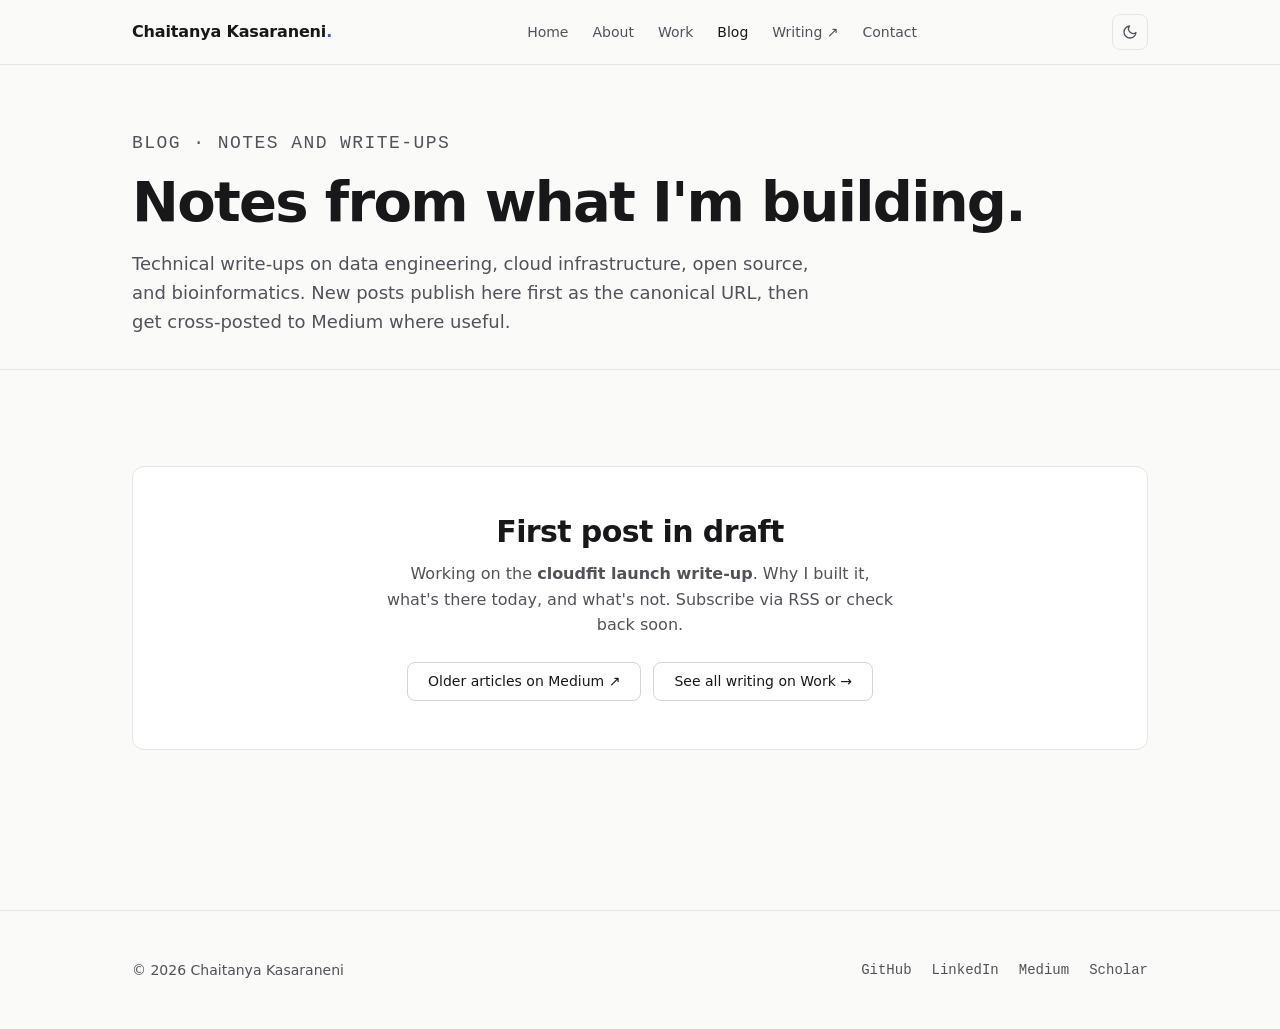
==== blog/index.html @ 961aa312 "feat: stand up /blog/ with index and nav links across pages" ====
<!doctype html>
<html lang="en">
<head>
  <meta charset="utf-8">
  <meta name="viewport" content="width=device-width, initial-scale=1">
  <title>Blog | Chaitanya Kasaraneni</title>
  <meta name="description" content="Technical write-ups on data engineering, cloud infrastructure, open source, and bioinformatics by Chaitanya Kasaraneni. Based in Chicago.">
  <link rel="canonical" href="https://ckasaraneni.com/blog/">
  <link rel="shortcut icon" href="/img/ck.png">

  <meta property="og:type" content="website">
  <meta property="og:title" content="Blog | Chaitanya Kasaraneni">
  <meta property="og:description" content="Technical write-ups on data engineering, cloud infrastructure, open source, and bioinformatics.">
  <meta property="og:url" content="https://ckasaraneni.com/blog/">
  <meta property="og:image" content="https://ckasaraneni.com/img/kck-square.jpg">

  <script>
    (function () {
      try {
        var t = localStorage.getItem('theme');
        if (t === 'light' || t === 'dark') document.documentElement.setAttribute('data-theme', t);
      } catch (e) {}
    })();
  </script>

  <link rel="stylesheet" href="/styles/styles.css">
</head>
<body>
  <a class="skip-link" href="#main">Skip to content</a>

  <header class="site-header">
    <div class="container nav">
      <a class="brand" href="/">Chaitanya Kasaraneni<span class="dot">.</span></a>
      <nav aria-label="Primary">
        <ul class="nav-links">
          <li><a href="/">Home</a></li>
          <li><a href="/about.html">About</a></li>
          <li><a href="/portfolio.html">Work</a></li>
          <li><a href="/blog/" aria-current="page">Blog</a></li>
          <li class="optional"><a href="https://chaitanya-kasaraneni.medium.com" target="_blank" rel="noopener">Writing ↗</a></li>
          <li><a href="/contact.html">Contact</a></li>
        </ul>
      </nav>
      <button class="theme-toggle" type="button" aria-label="Toggle color theme">
        <svg class="icon-moon" viewBox="0 0 24 24" fill="none" stroke="currentColor" stroke-width="2" stroke-linecap="round" stroke-linejoin="round" aria-hidden="true"><path d="M21 12.79A9 9 0 1 1 11.21 3 7 7 0 0 0 21 12.79z"/></svg>
        <svg class="icon-sun" viewBox="0 0 24 24" fill="none" stroke="currentColor" stroke-width="2" stroke-linecap="round" stroke-linejoin="round" aria-hidden="true"><circle cx="12" cy="12" r="4"/><path d="M12 2v2M12 20v2M4.93 4.93l1.41 1.41M17.66 17.66l1.41 1.41M2 12h2M20 12h2M4.93 19.07l1.41-1.41M17.66 6.34l1.41-1.41"/></svg>
      </button>
    </div>
  </header>

  <main id="main">
    <section class="page-header">
      <div class="container">
        <p class="kicker">Blog · Notes and write-ups</p>
        <h1>Notes from what I'm building.</h1>
        <p>Technical write-ups on data engineering, cloud infrastructure, open source, and bioinformatics. New posts publish here first as the canonical URL, then get cross-posted to Medium where useful.</p>
      </div>
    </section>

    <section>
      <div class="container">
        <ul class="work-list">
          <!-- Posts will be added here as <li class="work-item"> entries -->
        </ul>

        <div class="cta-card" style="margin-top: 2rem;">
          <h2>First post in draft</h2>
          <p>Working on the <strong>cloudfit launch write-up</strong>. Why I built it, what's there today, and what's not. Subscribe via RSS or check back soon.</p>
          <div class="btn-row">
            <a class="btn btn-secondary" href="https://chaitanya-kasaraneni.medium.com" target="_blank" rel="noopener">Older articles on Medium ↗</a>
            <a class="btn btn-secondary" href="/portfolio.html">See all writing on Work →</a>
          </div>
        </div>
      </div>
    </section>
  </main>

  <footer class="site-footer">
    <div class="container footer-row">
      <span>&copy; <span id="year"></span> Chaitanya Kasaraneni</span>
      <ul class="social-links">
        <li><a href="https://github.com/chaitanyakasaraneni" target="_blank" rel="noopener">GitHub</a></li>
        <li><a href="https://www.linkedin.com/in/chaitanyakasaraneni/" target="_blank" rel="noopener">LinkedIn</a></li>
        <li><a href="https://chaitanya-kasaraneni.medium.com" target="_blank" rel="noopener">Medium</a></li>
        <li><a href="https://scholar.google.com/citations?user=Y2S8D2UAAAAJ&hl=en" target="_blank" rel="noopener">Scholar</a></li>
      </ul>
    </div>
  </footer>

  <script>document.getElementById('year').textContent = new Date().getFullYear();</script>
  <script src="/styles/theme.js"></script>
</body>
</html>
---- styles/styles.css ----
/* =========================================================
   Chaitanya Kasaraneni - site styles
   Single-file design system. No framework, no jQuery.
   ========================================================= */

:root {
  color-scheme: light dark;

  --font-sans: ui-sans-serif, system-ui, -apple-system, BlinkMacSystemFont,
    "Segoe UI", Roboto, "Helvetica Neue", Arial, sans-serif;
  --font-mono: ui-monospace, SFMono-Regular, "SF Mono", Menlo, Consolas,
    "Liberation Mono", monospace;

  /* Light theme tokens */
  --bg: #fafaf9;
  --surface: #ffffff;
  --fg: #18181b;
  --fg-muted: #52525b;
  --fg-subtle: #71717a;
  --border: #e7e5e4;
  --border-strong: #d4d4d8;
  --accent: #2563eb;
  --accent-fg: #ffffff;
  --accent-hover: #1d4ed8;
  --code-bg: #f4f4f5;

  /* Spacing scale */
  --space-1: 0.25rem;
  --space-2: 0.5rem;
  --space-3: 0.75rem;
  --space-4: 1rem;
  --space-5: 1.25rem;
  --space-6: 1.5rem;
  --space-8: 2rem;
  --space-10: 2.5rem;
  --space-12: 3rem;
  --space-16: 4rem;
  --space-20: 5rem;
  --space-24: 6rem;
  --space-32: 8rem;

  /* Type scale */
  --text-xs: 0.75rem;
  --text-sm: 0.875rem;
  --text-base: 1rem;
  --text-lg: 1.125rem;
  --text-xl: 1.25rem;
  --text-2xl: clamp(1.5rem, 2.5vw, 1.875rem);
  --text-3xl: clamp(1.875rem, 3.5vw, 2.5rem);
  --text-4xl: clamp(2.25rem, 5vw, 3.5rem);

  /* Widths */
  --width-prose: 680px;
  --width-wide: 1080px;

  /* Radii */
  --radius-sm: 0.25rem;
  --radius: 0.5rem;
  --radius-lg: 0.75rem;

  /* Transitions */
  --t: 150ms ease;
}

[data-theme="dark"] {
  --bg: #0a0a0a;
  --surface: #111113;
  --fg: #fafafa;
  --fg-muted: #a1a1aa;
  --fg-subtle: #71717a;
  --border: #27272a;
  --border-strong: #3f3f46;
  --accent: #60a5fa;
  --accent-fg: #0a0a0a;
  --accent-hover: #93c5fd;
  --code-bg: #18181b;
}

@media (prefers-color-scheme: dark) {
  :root:not([data-theme="light"]) {
    --bg: #0a0a0a;
    --surface: #111113;
    --fg: #fafafa;
    --fg-muted: #a1a1aa;
    --fg-subtle: #71717a;
    --border: #27272a;
    --border-strong: #3f3f46;
    --accent: #60a5fa;
    --accent-fg: #0a0a0a;
    --accent-hover: #93c5fd;
    --code-bg: #18181b;
  }
}

/* =========================================================
   Reset + base
   ========================================================= */
*, *::before, *::after { box-sizing: border-box; }

html {
  -webkit-text-size-adjust: 100%;
  scroll-behavior: smooth;
}

body {
  margin: 0;
  font-family: var(--font-sans);
  font-size: var(--text-base);
  line-height: 1.6;
  color: var(--fg);
  background: var(--bg);
  -webkit-font-smoothing: antialiased;
  text-rendering: optimizeLegibility;
}

img, picture, video, svg { display: block; max-width: 100%; height: auto; }

a {
  color: var(--accent);
  text-decoration: none;
  transition: color var(--t);
}
a:hover { color: var(--accent-hover); }

h1, h2, h3, h4 {
  margin: 0 0 var(--space-4);
  letter-spacing: -0.02em;
  line-height: 1.15;
  font-weight: 600;
  color: var(--fg);
}
h1 { font-size: var(--text-4xl); letter-spacing: -0.03em; }
h2 { font-size: var(--text-3xl); }
h3 { font-size: var(--text-2xl); }
h4 { font-size: var(--text-xl); }

p { margin: 0 0 var(--space-4); color: var(--fg-muted); }

::selection { background: var(--accent); color: var(--accent-fg); }

/* =========================================================
   Layout primitives
   ========================================================= */
.container {
  max-width: var(--width-wide);
  margin: 0 auto;
  padding: 0 var(--space-6);
}
@media (min-width: 768px) {
  .container { padding: 0 var(--space-8); }
}

.prose { max-width: var(--width-prose); margin: 0 auto; }

.kicker {
  display: inline-block;
  font-family: var(--font-mono);
  font-size: var(--text-xs);
  letter-spacing: 0.08em;
  text-transform: uppercase;
  color: var(--fg-subtle);
  margin: 0 0 var(--space-4);
}

/* Skip link */
.skip-link {
  position: absolute;
  left: -9999px;
}
.skip-link:focus {
  position: fixed;
  top: var(--space-2);
  left: var(--space-2);
  background: var(--fg);
  color: var(--bg);
  padding: var(--space-2) var(--space-4);
  border-radius: var(--radius);
  z-index: 100;
}

/* =========================================================
   Header / nav
   ========================================================= */
.site-header {
  position: sticky;
  top: 0;
  z-index: 50;
  backdrop-filter: saturate(180%) blur(12px);
  -webkit-backdrop-filter: saturate(180%) blur(12px);
  background: color-mix(in oklab, var(--bg) 80%, transparent);
  border-bottom: 1px solid var(--border);
}

.nav {
  display: flex;
  align-items: center;
  justify-content: space-between;
  gap: var(--space-4);
  height: 64px;
}

.brand {
  font-weight: 600;
  font-size: var(--text-base);
  color: var(--fg);
  letter-spacing: -0.01em;
}
.brand:hover { color: var(--accent); }
.brand .dot { color: var(--accent); }

.nav-links {
  display: flex;
  gap: var(--space-6);
  list-style: none;
  margin: 0;
  padding: 0;
  align-items: center;
}
.nav-links a {
  color: var(--fg-muted);
  font-size: var(--text-sm);
  font-weight: 500;
}
.nav-links a:hover,
.nav-links a[aria-current="page"] { color: var(--fg); }

.theme-toggle {
  border: 1px solid var(--border);
  background: transparent;
  color: var(--fg-muted);
  width: 36px; height: 36px;
  border-radius: var(--radius);
  cursor: pointer;
  display: inline-flex;
  align-items: center;
  justify-content: center;
  transition: border-color var(--t), color var(--t);
  padding: 0;
}
.theme-toggle:hover { border-color: var(--border-strong); color: var(--fg); }
.theme-toggle svg { width: 16px; height: 16px; }
.theme-toggle .icon-sun { display: none; }
.theme-toggle .icon-moon { display: block; }
[data-theme="dark"] .theme-toggle .icon-sun { display: block; }
[data-theme="dark"] .theme-toggle .icon-moon { display: none; }
@media (prefers-color-scheme: dark) {
  :root:not([data-theme="light"]) .theme-toggle .icon-sun { display: block; }
  :root:not([data-theme="light"]) .theme-toggle .icon-moon { display: none; }
}

@media (max-width: 640px) {
  .nav-links { gap: var(--space-4); }
  .nav-links li.optional { display: none; }
}

/* =========================================================
   Buttons / CTAs
   ========================================================= */
.btn {
  display: inline-flex;
  align-items: center;
  gap: var(--space-2);
  padding: 0.625rem 1.25rem;
  border-radius: var(--radius);
  font-weight: 500;
  font-size: var(--text-sm);
  border: 1px solid transparent;
  cursor: pointer;
  transition: background var(--t), border-color var(--t), color var(--t), transform var(--t);
  font-family: inherit;
  line-height: 1.2;
}
.btn:hover { transform: translateY(-1px); }

.btn-primary {
  background: var(--fg);
  color: var(--bg);
  border-color: var(--fg);
}
.btn-primary:hover {
  background: var(--accent);
  border-color: var(--accent);
  color: var(--accent-fg);
}

.btn-secondary {
  background: transparent;
  color: var(--fg);
  border-color: var(--border-strong);
}
.btn-secondary:hover { border-color: var(--fg); color: var(--fg); }

.btn-row {
  display: flex;
  gap: var(--space-3);
  flex-wrap: wrap;
}

.arrow-link {
  display: inline-flex;
  align-items: center;
  gap: var(--space-2);
  color: var(--fg);
  font-weight: 500;
  font-size: var(--text-sm);
  border-bottom: 1px solid var(--border-strong);
  padding-bottom: 2px;
}
.arrow-link::after { content: "→"; transition: transform var(--t); }
.arrow-link:hover { color: var(--accent); border-bottom-color: var(--accent); }
.arrow-link:hover::after { transform: translateX(3px); }

/* =========================================================
   Hero
   ========================================================= */
.hero {
  padding: var(--space-20) 0 var(--space-12);
}
.hero-grid {
  display: grid;
  grid-template-columns: 1fr;
  gap: var(--space-12);
  align-items: center;
}
@media (min-width: 900px) {
  .hero-grid { grid-template-columns: 1.5fr 1fr; gap: var(--space-16); }
}
.hero h1 { margin-bottom: var(--space-6); }
.hero-lead {
  font-size: var(--text-lg);
  color: var(--fg-muted);
  max-width: 56ch;
  margin-bottom: var(--space-8);
}
.hero-img {
  border-radius: var(--radius-lg);
  border: 1px solid var(--border);
  aspect-ratio: 4 / 5;
  object-fit: cover;
  width: 100%;
  background: var(--surface);
}

/* meta strip below hero */
.meta-row {
  display: flex;
  flex-wrap: wrap;
  gap: var(--space-3) var(--space-8);
  font-family: var(--font-mono);
  font-size: var(--text-sm);
  color: var(--fg-muted);
  padding: var(--space-4) 0;
  border-top: 1px solid var(--border);
  border-bottom: 1px solid var(--border);
  margin-top: var(--space-8);
}
.meta-row strong { color: var(--fg); font-weight: 600; margin-right: var(--space-2); }

/* =========================================================
   Sections
   ========================================================= */
section { padding: var(--space-16) 0; }

.section-head {
  display: flex;
  align-items: baseline;
  justify-content: space-between;
  gap: var(--space-4);
  margin-bottom: var(--space-10);
  padding-bottom: var(--space-4);
  border-bottom: 1px solid var(--border);
  flex-wrap: wrap;
}
.section-head h2 {
  margin: 0;
  font-size: var(--text-2xl);
}
.section-head .kicker { margin: 0 0 var(--space-2); }
.section-head .section-link {
  font-family: var(--font-mono);
  font-size: var(--text-xs);
  color: var(--fg-muted);
  text-transform: uppercase;
  letter-spacing: 0.05em;
}
.section-head .section-link:hover { color: var(--accent); }

/* =========================================================
   Work / publications list
   ========================================================= */
.work-list {
  list-style: none;
  margin: 0;
  padding: 0;
}
.work-item {
  display: grid;
  grid-template-columns: 80px 1fr 24px;
  gap: var(--space-6);
  align-items: start;
  padding: var(--space-6) 0;
  border-bottom: 1px solid var(--border);
}
.work-item:last-child { border-bottom: 0; }
.work-year {
  font-family: var(--font-mono);
  font-size: var(--text-sm);
  color: var(--fg-subtle);
  padding-top: 0.125rem;
}
.work-title {
  margin: 0 0 var(--space-2);
  font-size: var(--text-lg);
  font-weight: 600;
  line-height: 1.35;
}
.work-title a { color: var(--fg); }
.work-title a:hover { color: var(--accent); }
.work-desc {
  margin: 0 0 var(--space-3);
  color: var(--fg-muted);
  font-size: var(--text-sm);
}
.work-tags {
  display: flex;
  gap: var(--space-2);
  flex-wrap: wrap;
}
.work-tag {
  font-family: var(--font-mono);
  font-size: 0.6875rem;
  color: var(--fg-subtle);
  padding: 0.125rem 0.5rem;
  border: 1px solid var(--border);
  border-radius: var(--radius-sm);
}
.work-arrow {
  color: var(--fg-subtle);
  font-family: var(--font-mono);
  align-self: center;
  transition: transform var(--t), color var(--t);
}
.work-item:hover .work-arrow { color: var(--accent); transform: translateX(4px); }

.work-title code {
  font-family: var(--font-mono);
  font-size: 0.94em;
  letter-spacing: -0.01em;
}

a.work-tag {
  color: var(--fg-muted);
  display: inline-flex;
  align-items: center;
  gap: 0.2rem;
}
a.work-tag:hover {
  border-color: var(--accent);
  color: var(--accent);
}

/* Primary action tag (live demo, docs, etc) — filled accent for visibility */
a.work-tag.work-tag-cta {
  background: var(--accent);
  border-color: var(--accent);
  color: var(--accent-fg);
  font-weight: 600;
}
a.work-tag.work-tag-cta:hover {
  background: var(--accent-hover);
  border-color: var(--accent-hover);
  color: var(--accent-fg);
}

.install-cmd {
  font-family: var(--font-mono);
  font-size: 0.8125rem;
  background: var(--code-bg);
  padding: 0.5rem 0.75rem;
  border-radius: var(--radius-sm);
  color: var(--fg);
  display: inline-block;
  margin: 0 0 var(--space-3);
  border: 1px solid var(--border);
  white-space: nowrap;
  max-width: 100%;
  overflow-x: auto;
}
.install-cmd .prompt {
  color: var(--fg-subtle);
  margin-right: 0.5rem;
  user-select: none;
}

@media (max-width: 640px) {
  .work-item {
    grid-template-columns: 1fr;
    gap: var(--space-2);
  }
  .work-arrow { display: none; }
}

/* =========================================================
   Timeline (about)
   ========================================================= */
.timeline {
  list-style: none;
  margin: 0;
  padding: 0;
}
.timeline-item {
  display: grid;
  grid-template-columns: 160px 1fr;
  gap: var(--space-6);
  padding: var(--space-5) 0;
  border-bottom: 1px solid var(--border);
}
.timeline-item:last-child { border-bottom: 0; }
.timeline-when {
  font-family: var(--font-mono);
  font-size: var(--text-xs);
  color: var(--fg-subtle);
  padding-top: 0.25rem;
  letter-spacing: 0.02em;
}
.timeline-role {
  font-weight: 600;
  font-size: var(--text-base);
  margin: 0 0 var(--space-1);
  color: var(--fg);
}
.timeline-org {
  font-size: var(--text-sm);
  color: var(--fg-muted);
  margin: 0;
}
.timeline-org a { color: var(--fg-muted); border-bottom: 1px solid var(--border-strong); }
.timeline-org a:hover { color: var(--accent); border-bottom-color: var(--accent); }

@media (max-width: 640px) {
  .timeline-item { grid-template-columns: 1fr; gap: var(--space-2); }
}

/* =========================================================
   Tag grid (interests/expertise)
   ========================================================= */
.tag-grid {
  display: flex;
  flex-wrap: wrap;
  gap: var(--space-2);
}
.tag {
  font-family: var(--font-mono);
  font-size: var(--text-xs);
  color: var(--fg-muted);
  padding: var(--space-2) var(--space-3);
  border: 1px solid var(--border);
  border-radius: var(--radius);
  transition: border-color var(--t), color var(--t);
}
.tag:hover { border-color: var(--border-strong); color: var(--fg); }

/* =========================================================
   CTA card (page closer)
   ========================================================= */
.cta-card {
  border: 1px solid var(--border);
  border-radius: var(--radius-lg);
  padding: var(--space-12) var(--space-8);
  text-align: center;
  background: var(--surface);
}
.cta-card h2 { margin-bottom: var(--space-3); font-size: var(--text-2xl); }
.cta-card p {
  margin: 0 auto var(--space-6);
  max-width: 50ch;
}
.cta-card .btn-row { justify-content: center; }

/* =========================================================
   Page header
   ========================================================= */
.page-header {
  padding: var(--space-16) 0 var(--space-8);
  border-bottom: 1px solid var(--border);
}
.page-header .kicker { margin-bottom: var(--space-3); }
.page-header h1 { margin-bottom: var(--space-4); }
.page-header p {
  font-size: var(--text-lg);
  color: var(--fg-muted);
  max-width: 60ch;
  margin: 0;
}

/* =========================================================
   About layout
   ========================================================= */
.about-grid {
  display: grid;
  grid-template-columns: 1fr;
  gap: var(--space-8);
  align-items: start;
}
@media (min-width: 768px) {
  .about-grid { grid-template-columns: 220px 1fr; gap: var(--space-12); }
}
.about-photo {
  border-radius: var(--radius-lg);
  border: 1px solid var(--border);
  aspect-ratio: 1;
  object-fit: cover;
  width: 100%;
  max-width: 220px;
}
.about-bio p { color: var(--fg); line-height: 1.7; }
.about-bio p + p { margin-top: var(--space-4); }

/* =========================================================
   Forms
   ========================================================= */
.form {
  display: grid;
  gap: var(--space-5);
}
.form-row {
  display: grid;
  gap: var(--space-5);
}
@media (min-width: 640px) {
  .form-row { grid-template-columns: 1fr 1fr; }
}
.form label {
  display: block;
  font-family: var(--font-mono);
  font-size: var(--text-xs);
  color: var(--fg-muted);
  margin-bottom: var(--space-2);
  text-transform: uppercase;
  letter-spacing: 0.05em;
}
.form input,
.form textarea {
  width: 100%;
  background: var(--surface);
  border: 1px solid var(--border);
  border-radius: var(--radius);
  padding: 0.75rem 1rem;
  font-family: inherit;
  font-size: var(--text-base);
  color: var(--fg);
  transition: border-color var(--t);
}
.form input:focus,
.form textarea:focus {
  outline: 2px solid var(--accent);
  outline-offset: -1px;
  border-color: var(--accent);
}
.form textarea { min-height: 160px; resize: vertical; }
.form .actions { display: flex; gap: var(--space-3); align-items: center; }

.contact-grid {
  display: grid;
  gap: var(--space-12);
  grid-template-columns: 1fr;
  margin-top: var(--space-8);
}
@media (min-width: 900px) {
  .contact-grid { grid-template-columns: 280px 1fr; }
}
.contact-info dt {
  font-family: var(--font-mono);
  font-size: var(--text-xs);
  color: var(--fg-subtle);
  text-transform: uppercase;
  letter-spacing: 0.05em;
  margin-bottom: var(--space-1);
}
.contact-info dd {
  margin: 0 0 var(--space-5);
  font-size: var(--text-sm);
  color: var(--fg);
}
.contact-info dd a { color: var(--fg); border-bottom: 1px solid var(--border-strong); }
.contact-info dd a:hover { color: var(--accent); border-bottom-color: var(--accent); }

/* =========================================================
   Footer
   ========================================================= */
.site-footer {
  border-top: 1px solid var(--border);
  padding: var(--space-12) 0;
  margin-top: var(--space-24);
}
.footer-row {
  display: flex;
  justify-content: space-between;
  align-items: center;
  flex-wrap: wrap;
  gap: var(--space-4);
  font-size: var(--text-sm);
  color: var(--fg-muted);
}
.footer-row a { color: var(--fg-muted); }
.footer-row a:hover { color: var(--fg); }
.social-links {
  display: flex;
  gap: var(--space-5);
  font-family: var(--font-mono);
  font-size: var(--text-sm);
  list-style: none;
  margin: 0;
  padding: 0;
}

/* =========================================================
   Utilities
   ========================================================= */
.muted { color: var(--fg-muted); }
.mono { font-family: var(--font-mono); }
.no-list { list-style: none; padding: 0; margin: 0; }

/* Reduce motion */
@media (prefers-reduced-motion: reduce) {
  * {
    animation-duration: 0.01ms !important;
    transition-duration: 0.01ms !important;
    scroll-behavior: auto !important;
  }
}
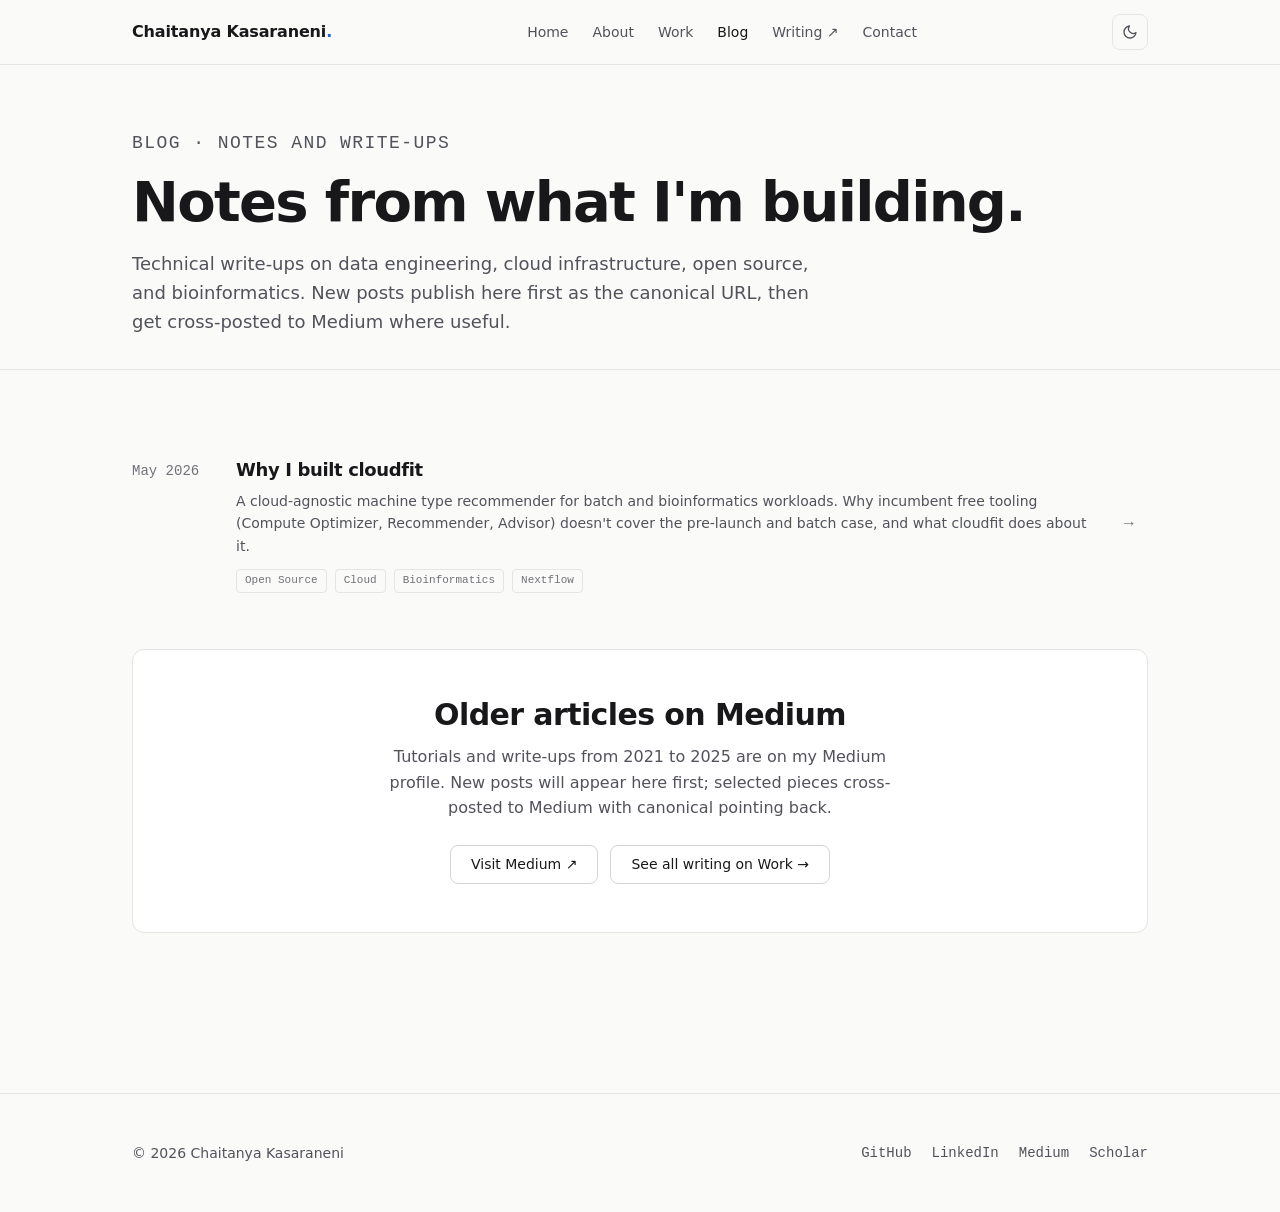
==== commit 0d21be98: "feat: launch blog with first post (why I built cloudfit)" ====
--- a/blog/index.html
+++ b/blog/index.html
@@ -60,14 +60,29 @@
     <section>
       <div class="container">
         <ul class="work-list">
-          <!-- Posts will be added here as <li class="work-item"> entries -->
+          <li class="work-item">
+            <div class="work-year">May 2026</div>
+            <div>
+              <h3 class="work-title">
+                <a href="/blog/why-i-built-cloudfit.html">Why I built cloudfit</a>
+              </h3>
+              <p class="work-desc">A cloud-agnostic machine type recommender for batch and bioinformatics workloads. Why incumbent free tooling (Compute Optimizer, Recommender, Advisor) doesn't cover the pre-launch and batch case, and what cloudfit does about it.</p>
+              <div class="work-tags">
+                <span class="work-tag">Open Source</span>
+                <span class="work-tag">Cloud</span>
+                <span class="work-tag">Bioinformatics</span>
+                <span class="work-tag">Nextflow</span>
+              </div>
+            </div>
+            <div class="work-arrow" aria-hidden="true">→</div>
+          </li>
         </ul>
 
         <div class="cta-card" style="margin-top: 2rem;">
-          <h2>First post in draft</h2>
-          <p>Working on the <strong>cloudfit launch write-up</strong>. Why I built it, what's there today, and what's not. Subscribe via RSS or check back soon.</p>
+          <h2>Older articles on Medium</h2>
+          <p>Tutorials and write-ups from 2021 to 2025 are on my Medium profile. New posts will appear here first; selected pieces cross-posted to Medium with canonical pointing back.</p>
           <div class="btn-row">
-            <a class="btn btn-secondary" href="https://chaitanya-kasaraneni.medium.com" target="_blank" rel="noopener">Older articles on Medium ↗</a>
+            <a class="btn btn-secondary" href="https://chaitanya-kasaraneni.medium.com" target="_blank" rel="noopener">Visit Medium ↗</a>
             <a class="btn btn-secondary" href="/portfolio.html">See all writing on Work →</a>
           </div>
         </div>
--- a/styles/styles.css
+++ b/styles/styles.css
@@ -152,6 +152,85 @@
 
 .prose { max-width: var(--width-prose); margin: 0 auto; }
 
+/* =========================================================
+   Article / blog post content
+   ========================================================= */
+.article-content {
+  max-width: var(--width-prose);
+  margin: 0 auto;
+}
+.article-content p {
+  color: var(--fg);
+  line-height: 1.75;
+  margin: 0 0 var(--space-5);
+}
+.article-content h2 {
+  font-size: var(--text-2xl);
+  margin: var(--space-10) 0 var(--space-4);
+}
+.article-content h3 {
+  font-size: var(--text-xl);
+  margin: var(--space-8) 0 var(--space-3);
+}
+.article-content ul,
+.article-content ol {
+  margin: 0 0 var(--space-5);
+  padding-left: var(--space-6);
+}
+.article-content li {
+  color: var(--fg);
+  line-height: 1.7;
+  margin: var(--space-2) 0;
+}
+.article-content strong {
+  color: var(--fg);
+  font-weight: 600;
+}
+.article-content a {
+  color: var(--accent);
+  text-decoration: underline;
+  text-decoration-thickness: 1px;
+  text-underline-offset: 2px;
+}
+.article-content a:hover {
+  color: var(--accent-hover);
+}
+.article-content :not(pre) > code {
+  font-family: var(--font-mono);
+  font-size: 0.9em;
+  background: var(--code-bg);
+  padding: 0.1rem 0.35rem;
+  border-radius: var(--radius-sm);
+  color: var(--fg);
+}
+.article-content pre {
+  background: var(--code-bg);
+  border: 1px solid var(--border);
+  border-radius: var(--radius-md);
+  padding: var(--space-4) var(--space-5);
+  overflow-x: auto;
+  margin: 0 0 var(--space-5);
+}
+.article-content pre code {
+  font-family: var(--font-mono);
+  font-size: 0.85rem;
+  line-height: 1.7;
+  background: none;
+  padding: 0;
+  color: var(--fg);
+}
+.article-meta {
+  display: flex;
+  gap: var(--space-4);
+  flex-wrap: wrap;
+  color: var(--fg-subtle);
+  font-family: var(--font-mono);
+  font-size: var(--text-xs);
+  margin-top: var(--space-4);
+  padding-top: var(--space-4);
+  border-top: 1px solid var(--border);
+}
+
 .kicker {
   display: inline-block;
   font-family: var(--font-mono);
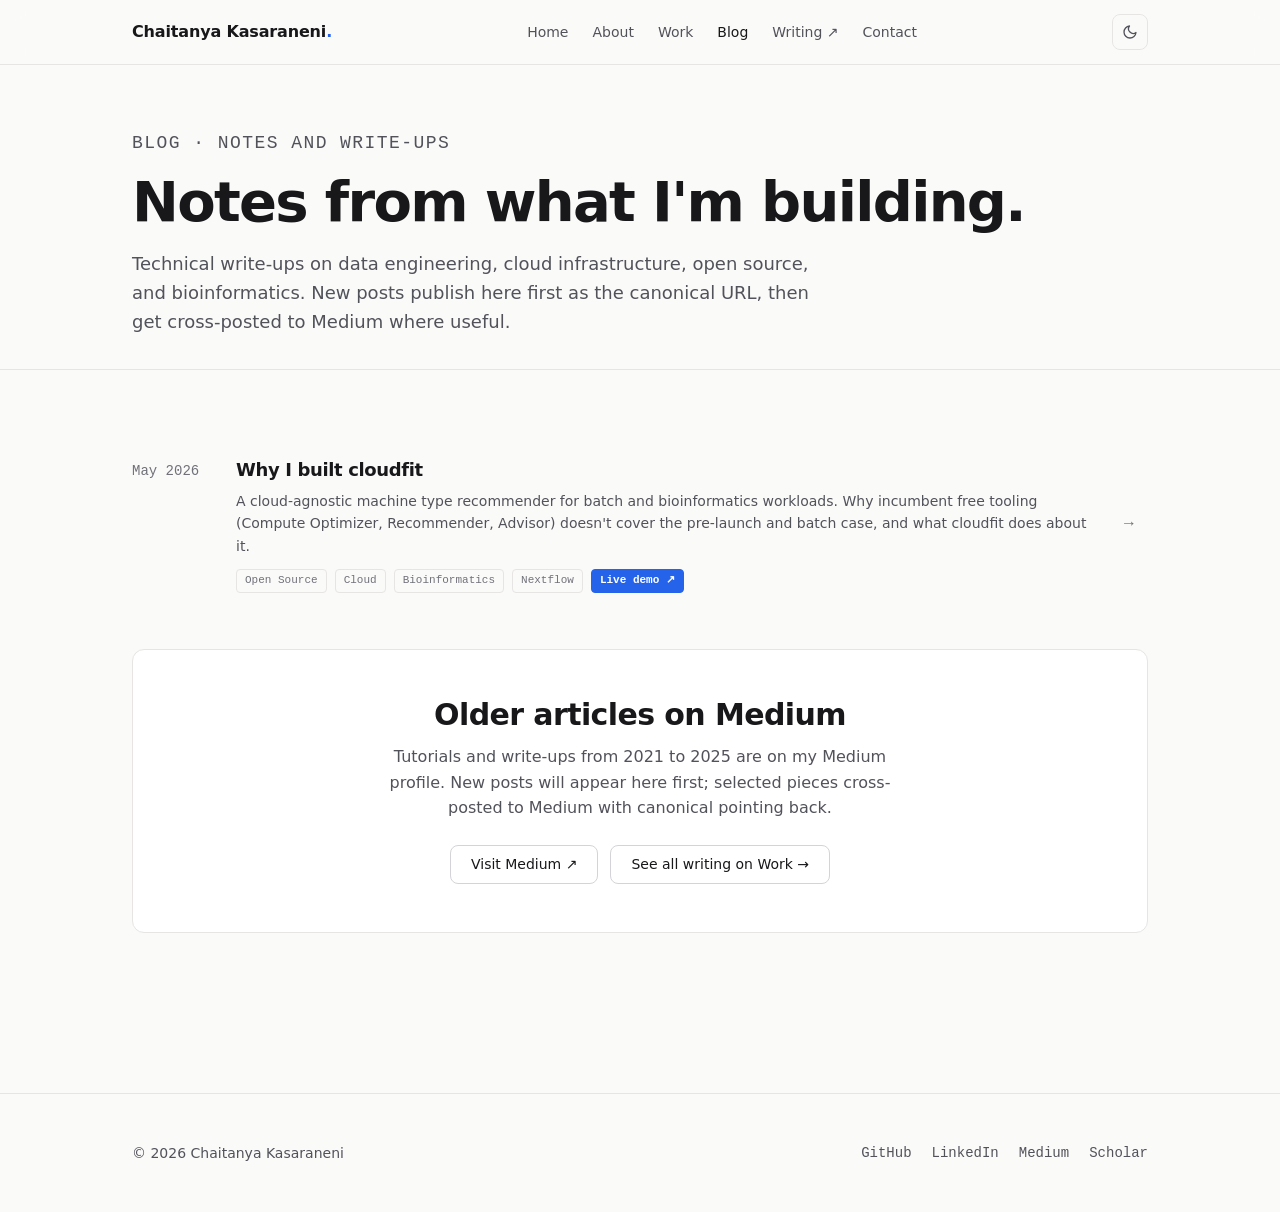
==== commit d85628e0: "minor updates" ====
--- a/blog/index.html
+++ b/blog/index.html
@@ -72,6 +72,7 @@
                 <span class="work-tag">Cloud</span>
                 <span class="work-tag">Bioinformatics</span>
                 <span class="work-tag">Nextflow</span>
+                <a class="work-tag work-tag-cta" href="https://chaitanyakasaraneni-cloudfit-api.hf.space/docs" target="_blank" rel="noopener">Live demo ↗</a>
               </div>
             </div>
             <div class="work-arrow" aria-hidden="true">→</div>
@@ -103,6 +104,7 @@
   </footer>
 
   <script>document.getElementById('year').textContent = new Date().getFullYear();</script>
-  <script src="/styles/theme.js"></script>
+  <script src="/scripts/theme.js"></script>
+  <script data-goatcounter="https://ckasaraneni.goatcounter.com/count" async src="//gc.zgo.at/count.js"></script>
 </body>
 </html>
--- a/styles/styles.css
+++ b/styles/styles.css
@@ -155,6 +155,26 @@
 /* =========================================================
    Article / blog post content
    ========================================================= */
+.article-hero {
+  margin: 0 auto var(--space-8);
+  max-width: var(--width-wide);
+}
+.article-hero img {
+  width: 100%;
+  height: auto;
+  display: block;
+  border-radius: var(--radius-md);
+  border: 1px solid var(--border);
+}
+.article-hero figcaption {
+  margin-top: var(--space-3);
+  text-align: center;
+  font-size: var(--text-sm);
+  color: var(--fg-subtle);
+  font-family: var(--font-mono);
+  letter-spacing: 0.02em;
+}
+
 .article-content {
   max-width: var(--width-prose);
   margin: 0 auto;
@@ -210,6 +230,37 @@
   padding: var(--space-4) var(--space-5);
   overflow-x: auto;
   margin: 0 0 var(--space-5);
+  position: relative;
+}
+.code-copy {
+  position: absolute;
+  top: var(--space-2);
+  right: var(--space-2);
+  background: var(--surface);
+  border: 1px solid var(--border);
+  border-radius: var(--radius-sm);
+  font-family: var(--font-mono);
+  font-size: 0.7rem;
+  letter-spacing: 0.06em;
+  text-transform: uppercase;
+  color: var(--fg-muted);
+  padding: 0.2rem 0.5rem;
+  cursor: pointer;
+  opacity: 0;
+  transition: opacity 0.15s ease, color 0.15s ease, border-color 0.15s ease;
+}
+.article-content pre:hover .code-copy,
+.code-copy:focus-visible {
+  opacity: 1;
+}
+.code-copy:hover {
+  color: var(--accent);
+  border-color: var(--accent);
+}
+.code-copy.is-copied {
+  color: var(--accent);
+  border-color: var(--accent);
+  opacity: 1;
 }
 .article-content pre code {
   font-family: var(--font-mono);
@@ -538,7 +589,7 @@
   color: var(--accent);
 }
 
-/* Primary action tag (live demo, docs, etc) — filled accent for visibility */
+/* Primary action tag (live demo, docs, etc): filled accent for visibility */
 a.work-tag.work-tag-cta {
   background: var(--accent);
   border-color: var(--accent);
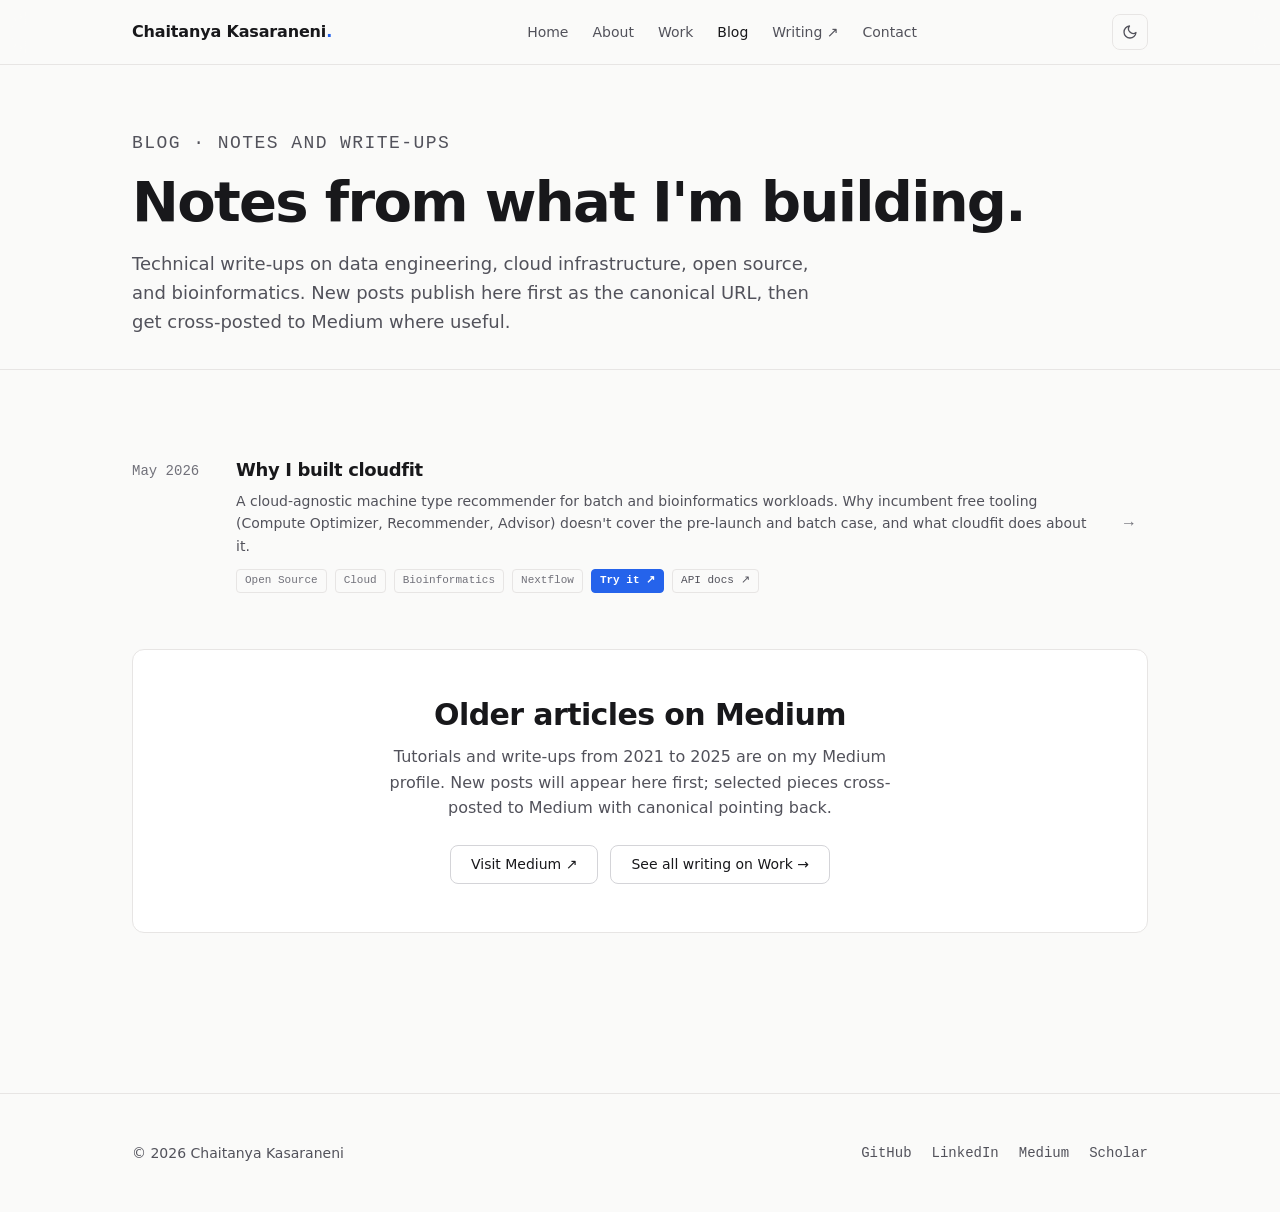
==== commit 3ef8e26e: "update to cloudfit launch post and links" ====
--- a/blog/index.html
+++ b/blog/index.html
@@ -72,7 +72,8 @@
                 <span class="work-tag">Cloud</span>
                 <span class="work-tag">Bioinformatics</span>
                 <span class="work-tag">Nextflow</span>
-                <a class="work-tag work-tag-cta" href="https://chaitanyakasaraneni-cloudfit-api.hf.space/docs" target="_blank" rel="noopener">Live demo ↗</a>
+                <a class="work-tag work-tag-cta" href="https://chaitanyakasaraneni-cloudfit-ui.hf.space" target="_blank" rel="noopener">Try it ↗</a>
+                <a class="work-tag" href="https://chaitanyakasaraneni-cloudfit-api.hf.space/docs" target="_blank" rel="noopener">API docs ↗</a>
               </div>
             </div>
             <div class="work-arrow" aria-hidden="true">→</div>
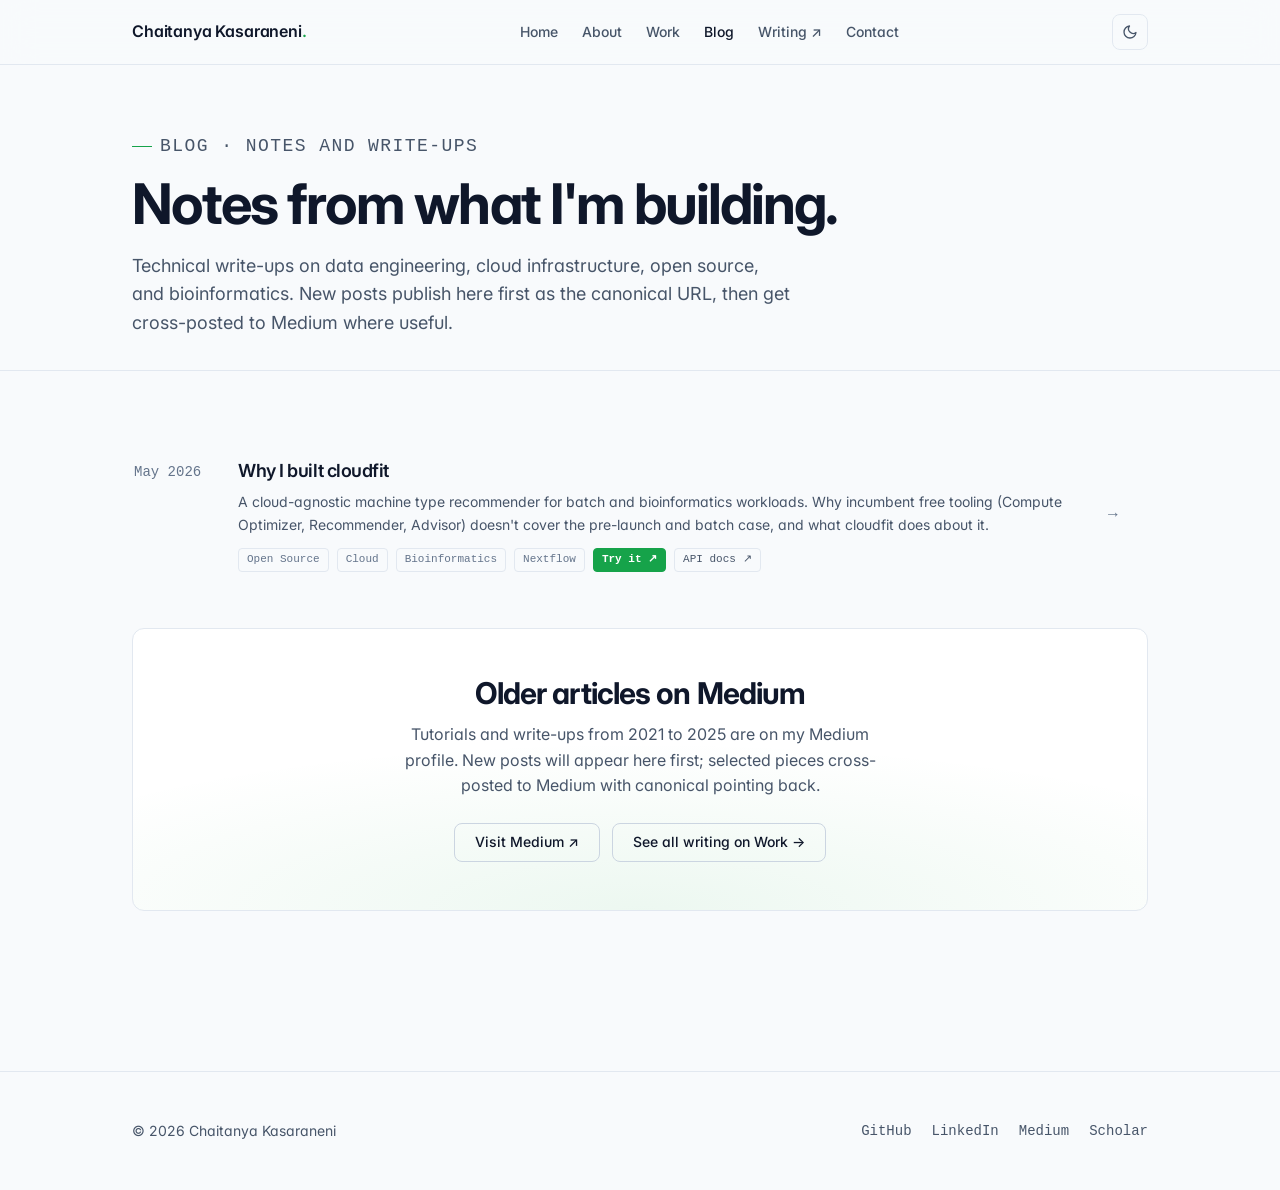
==== commit c9e3b6bf: "portfolio: major redesign and EB-1A positioning update" ====
--- a/blog/index.html
+++ b/blog/index.html
@@ -37,7 +37,7 @@
           <li><a href="/about.html">About</a></li>
           <li><a href="/portfolio.html">Work</a></li>
           <li><a href="/blog/" aria-current="page">Blog</a></li>
-          <li class="optional"><a href="https://chaitanya-kasaraneni.medium.com" target="_blank" rel="noopener">Writing ↗</a></li>
+          <li class="optional"><a href="https://ckasaraneni.medium.com/" target="_blank" rel="noopener">Writing ↗</a></li>
           <li><a href="/contact.html">Contact</a></li>
         </ul>
       </nav>
@@ -57,7 +57,7 @@
       </div>
     </section>
 
-    <section>
+    <section class="reveal">
       <div class="container">
         <ul class="work-list">
           <li class="work-item">
@@ -84,7 +84,7 @@
           <h2>Older articles on Medium</h2>
           <p>Tutorials and write-ups from 2021 to 2025 are on my Medium profile. New posts will appear here first; selected pieces cross-posted to Medium with canonical pointing back.</p>
           <div class="btn-row">
-            <a class="btn btn-secondary" href="https://chaitanya-kasaraneni.medium.com" target="_blank" rel="noopener">Visit Medium ↗</a>
+            <a class="btn btn-secondary" href="https://ckasaraneni.medium.com/" target="_blank" rel="noopener">Visit Medium ↗</a>
             <a class="btn btn-secondary" href="/portfolio.html">See all writing on Work →</a>
           </div>
         </div>
@@ -98,7 +98,7 @@
       <ul class="social-links">
         <li><a href="https://github.com/chaitanyakasaraneni" target="_blank" rel="noopener">GitHub</a></li>
         <li><a href="https://www.linkedin.com/in/chaitanyakasaraneni/" target="_blank" rel="noopener">LinkedIn</a></li>
-        <li><a href="https://chaitanya-kasaraneni.medium.com" target="_blank" rel="noopener">Medium</a></li>
+        <li><a href="https://ckasaraneni.medium.com/" target="_blank" rel="noopener">Medium</a></li>
         <li><a href="https://scholar.google.com/citations?user=Y2S8D2UAAAAJ&hl=en" target="_blank" rel="noopener">Scholar</a></li>
       </ul>
     </div>
@@ -106,6 +106,7 @@
 
   <script>document.getElementById('year').textContent = new Date().getFullYear();</script>
   <script src="/scripts/theme.js"></script>
+  <script src="/scripts/animations.js" defer></script>
   <script data-goatcounter="https://ckasaraneni.goatcounter.com/count" async src="//gc.zgo.at/count.js"></script>
 </body>
 </html>
--- a/styles/styles.css
+++ b/styles/styles.css
@@ -3,26 +3,27 @@
    Single-file design system. No framework, no jQuery.
    ========================================================= */
 
+@import url('https://fonts.googleapis.com/css2?family=Inter:wght@400;500;600;700&display=swap');
+
 :root {
   color-scheme: light dark;
 
-  --font-sans: ui-sans-serif, system-ui, -apple-system, BlinkMacSystemFont,
-    "Segoe UI", Roboto, "Helvetica Neue", Arial, sans-serif;
+  --font-sans: 'Inter', ui-sans-serif, system-ui, -apple-system, sans-serif;
   --font-mono: ui-monospace, SFMono-Regular, "SF Mono", Menlo, Consolas,
     "Liberation Mono", monospace;
 
-  /* Light theme tokens */
-  --bg: #fafaf9;
+  /* Light theme: deep slate + emerald green */
+  --bg: #f8fafc;
   --surface: #ffffff;
-  --fg: #18181b;
-  --fg-muted: #52525b;
-  --fg-subtle: #71717a;
-  --border: #e7e5e4;
-  --border-strong: #d4d4d8;
-  --accent: #2563eb;
+  --fg: #0f172a;
+  --fg-muted: #475569;
+  --fg-subtle: #64748b;
+  --border: #e2e8f0;
+  --border-strong: #cbd5e1;
+  --accent: #16a34a;
   --accent-fg: #ffffff;
-  --accent-hover: #1d4ed8;
-  --code-bg: #f4f4f5;
+  --accent-hover: #15803d;
+  --code-bg: #f1f5f9;
 
   /* Spacing scale */
   --space-1: 0.25rem;
@@ -62,33 +63,34 @@
   --t: 150ms ease;
 }
 
+/* Dark theme: deep slate + neon green */
 [data-theme="dark"] {
-  --bg: #0a0a0a;
-  --surface: #111113;
-  --fg: #fafafa;
-  --fg-muted: #a1a1aa;
-  --fg-subtle: #71717a;
-  --border: #27272a;
-  --border-strong: #3f3f46;
-  --accent: #60a5fa;
-  --accent-fg: #0a0a0a;
-  --accent-hover: #93c5fd;
-  --code-bg: #18181b;
+  --bg: #0b1120;
+  --surface: #131c2e;
+  --fg: #e2e8f0;
+  --fg-muted: #94a3b8;
+  --fg-subtle: #64748b;
+  --border: #1e293b;
+  --border-strong: #334155;
+  --accent: #4ade80;
+  --accent-fg: #052e16;
+  --accent-hover: #86efac;
+  --code-bg: #131c2e;
 }
 
 @media (prefers-color-scheme: dark) {
   :root:not([data-theme="light"]) {
-    --bg: #0a0a0a;
-    --surface: #111113;
-    --fg: #fafafa;
-    --fg-muted: #a1a1aa;
-    --fg-subtle: #71717a;
-    --border: #27272a;
-    --border-strong: #3f3f46;
-    --accent: #60a5fa;
-    --accent-fg: #0a0a0a;
-    --accent-hover: #93c5fd;
-    --code-bg: #18181b;
+    --bg: #0b1120;
+    --surface: #131c2e;
+    --fg: #e2e8f0;
+    --fg-muted: #94a3b8;
+    --fg-subtle: #64748b;
+    --border: #1e293b;
+    --border-strong: #334155;
+    --accent: #4ade80;
+    --accent-fg: #052e16;
+    --accent-hover: #86efac;
+    --code-bg: #131c2e;
   }
 }
 
@@ -111,6 +113,7 @@
   background: var(--bg);
   -webkit-font-smoothing: antialiased;
   text-rendering: optimizeLegibility;
+  font-feature-settings: 'cv11' 1, 'cv06' 1;
 }
 
 img, picture, video, svg { display: block; max-width: 100%; height: auto; }
@@ -124,15 +127,15 @@
 
 h1, h2, h3, h4 {
   margin: 0 0 var(--space-4);
-  letter-spacing: -0.02em;
-  line-height: 1.15;
-  font-weight: 600;
-  color: var(--fg);
-}
-h1 { font-size: var(--text-4xl); letter-spacing: -0.03em; }
-h2 { font-size: var(--text-3xl); }
+  letter-spacing: -0.025em;
+  line-height: 1.12;
+  font-weight: 700;
+  color: var(--fg);
+}
+h1 { font-size: var(--text-4xl); letter-spacing: -0.035em; }
+h2 { font-size: var(--text-3xl); letter-spacing: -0.03em; }
 h3 { font-size: var(--text-2xl); }
-h4 { font-size: var(--text-xl); }
+h4 { font-size: var(--text-xl); font-weight: 600; }
 
 p { margin: 0 0 var(--space-4); color: var(--fg-muted); }
 
@@ -163,7 +166,7 @@
   width: 100%;
   height: auto;
   display: block;
-  border-radius: var(--radius-md);
+  border-radius: var(--radius);
   border: 1px solid var(--border);
 }
 .article-hero figcaption {
@@ -226,7 +229,7 @@
 .article-content pre {
   background: var(--code-bg);
   border: 1px solid var(--border);
-  border-radius: var(--radius-md);
+  border-radius: var(--radius);
   padding: var(--space-4) var(--space-5);
   overflow-x: auto;
   margin: 0 0 var(--space-5);
@@ -283,13 +286,24 @@
 }
 
 .kicker {
-  display: inline-block;
+  display: inline-flex;
+  align-items: center;
+  gap: var(--space-2);
   font-family: var(--font-mono);
   font-size: var(--text-xs);
   letter-spacing: 0.08em;
   text-transform: uppercase;
-  color: var(--fg-subtle);
+  color: var(--accent);
   margin: 0 0 var(--space-4);
+  font-weight: 500;
+}
+.kicker::before {
+  content: '';
+  display: inline-block;
+  width: 20px;
+  height: 1px;
+  background: var(--accent);
+  flex-shrink: 0;
 }
 
 /* Skip link */
@@ -315,10 +329,15 @@
   position: sticky;
   top: 0;
   z-index: 50;
-  backdrop-filter: saturate(180%) blur(12px);
-  -webkit-backdrop-filter: saturate(180%) blur(12px);
-  background: color-mix(in oklab, var(--bg) 80%, transparent);
+  backdrop-filter: saturate(180%) blur(16px);
+  -webkit-backdrop-filter: saturate(180%) blur(16px);
+  background: color-mix(in oklab, var(--bg) 82%, transparent);
   border-bottom: 1px solid var(--border);
+  transition: box-shadow var(--t), border-color var(--t);
+}
+.site-header.is-scrolled {
+  box-shadow: 0 1px 24px color-mix(in oklab, var(--fg) 8%, transparent);
+  border-bottom-color: var(--border-strong);
 }
 
 .nav {
@@ -445,15 +464,26 @@
    ========================================================= */
 .hero {
   padding: var(--space-20) 0 var(--space-12);
+  position: relative;
+  overflow: hidden;
+}
+.hero::before {
+  content: '';
+  position: absolute;
+  inset: 0;
+  background:
+    radial-gradient(ellipse 60% 50% at 80% 20%, color-mix(in oklab, var(--accent) 7%, transparent), transparent);
+  pointer-events: none;
 }
 .hero-grid {
   display: grid;
   grid-template-columns: 1fr;
   gap: var(--space-12);
   align-items: center;
+  position: relative;
 }
 @media (min-width: 900px) {
-  .hero-grid { grid-template-columns: 1.5fr 1fr; gap: var(--space-16); }
+  .hero-grid { grid-template-columns: 1.6fr 1fr; gap: var(--space-16); }
 }
 .hero h1 { margin-bottom: var(--space-6); }
 .hero-lead {
@@ -461,6 +491,7 @@
   color: var(--fg-muted);
   max-width: 56ch;
   margin-bottom: var(--space-8);
+  line-height: 1.65;
 }
 .hero-img {
   border-radius: var(--radius-lg);
@@ -469,6 +500,12 @@
   object-fit: cover;
   width: 100%;
   background: var(--surface);
+  box-shadow: 0 0 0 1px var(--border), 0 8px 32px color-mix(in oklab, var(--fg) 6%, transparent);
+  transition: box-shadow 0.3s ease, transform 0.3s ease;
+}
+.hero-img:hover {
+  transform: translateY(-2px);
+  box-shadow: 0 0 0 1px var(--accent), 0 16px 48px color-mix(in oklab, var(--accent) 12%, transparent);
 }
 
 /* meta strip below hero */
@@ -528,10 +565,18 @@
   grid-template-columns: 80px 1fr 24px;
   gap: var(--space-6);
   align-items: start;
-  padding: var(--space-6) 0;
+  padding: var(--space-6) var(--space-4);
   border-bottom: 1px solid var(--border);
+  border-left: 2px solid transparent;
+  margin-left: calc(-1 * var(--space-4));
+  transition: background var(--t), border-left-color var(--t);
+  border-radius: 0 var(--radius) var(--radius) 0;
 }
 .work-item:last-child { border-bottom: 0; }
+.work-item:hover {
+  background: color-mix(in oklab, var(--accent) 5%, transparent);
+  border-left-color: var(--accent);
+}
 .work-year {
   font-family: var(--font-mono);
   font-size: var(--text-sm);
@@ -699,13 +744,23 @@
   padding: var(--space-12) var(--space-8);
   text-align: center;
   background: var(--surface);
-}
-.cta-card h2 { margin-bottom: var(--space-3); font-size: var(--text-2xl); }
+  position: relative;
+  overflow: hidden;
+}
+.cta-card::before {
+  content: '';
+  position: absolute;
+  inset: 0;
+  background: radial-gradient(ellipse 70% 60% at 50% 100%, color-mix(in oklab, var(--accent) 8%, transparent), transparent);
+  pointer-events: none;
+}
+.cta-card h2 { margin-bottom: var(--space-3); font-size: var(--text-2xl); position: relative; }
 .cta-card p {
   margin: 0 auto var(--space-6);
   max-width: 50ch;
-}
-.cta-card .btn-row { justify-content: center; }
+  position: relative;
+}
+.cta-card .btn-row { justify-content: center; position: relative; }
 
 /* =========================================================
    Page header
@@ -845,17 +900,65 @@
 }
 
 /* =========================================================
+   Honors / talks list (about page)
+   ========================================================= */
+.honors-list {
+  list-style: none;
+  margin: 0;
+  padding: 0;
+}
+.honors-list li {
+  padding: var(--space-4) 0;
+  border-bottom: 1px solid var(--border);
+  font-size: var(--text-sm);
+  color: var(--fg-muted);
+  line-height: 1.65;
+}
+.honors-list li:last-child { border-bottom: 0; }
+.honors-list strong { color: var(--fg); font-weight: 600; }
+
+/* =========================================================
    Utilities
    ========================================================= */
 .muted { color: var(--fg-muted); }
 .mono { font-family: var(--font-mono); }
 .no-list { list-style: none; padding: 0; margin: 0; }
 
-/* Reduce motion */
+/* =========================================================
+   Scroll reveal
+   ========================================================= */
+.reveal {
+  opacity: 0;
+  transform: translateY(20px);
+  transition: opacity 0.55s cubic-bezier(0.16, 1, 0.3, 1),
+              transform 0.55s cubic-bezier(0.16, 1, 0.3, 1);
+}
+.reveal.is-visible {
+  opacity: 1;
+  transform: translateY(0);
+}
+
+/* Stagger children of a reveal parent */
+.reveal-stagger > * {
+  opacity: 0;
+  transform: translateY(14px);
+  transition: opacity 0.45s cubic-bezier(0.16, 1, 0.3, 1),
+              transform 0.45s cubic-bezier(0.16, 1, 0.3, 1);
+}
+.reveal-stagger.is-visible > *:nth-child(1) { opacity: 1; transform: none; transition-delay: 0.05s; }
+.reveal-stagger.is-visible > *:nth-child(2) { opacity: 1; transform: none; transition-delay: 0.12s; }
+.reveal-stagger.is-visible > *:nth-child(3) { opacity: 1; transform: none; transition-delay: 0.19s; }
+.reveal-stagger.is-visible > *:nth-child(4) { opacity: 1; transform: none; transition-delay: 0.26s; }
+.reveal-stagger.is-visible > *:nth-child(5) { opacity: 1; transform: none; transition-delay: 0.33s; }
+
+/* =========================================================
+   Reduce motion
+   ========================================================= */
 @media (prefers-reduced-motion: reduce) {
   * {
     animation-duration: 0.01ms !important;
     transition-duration: 0.01ms !important;
     scroll-behavior: auto !important;
   }
-}
+  .reveal, .reveal-stagger > * { opacity: 1; transform: none; }
+}
